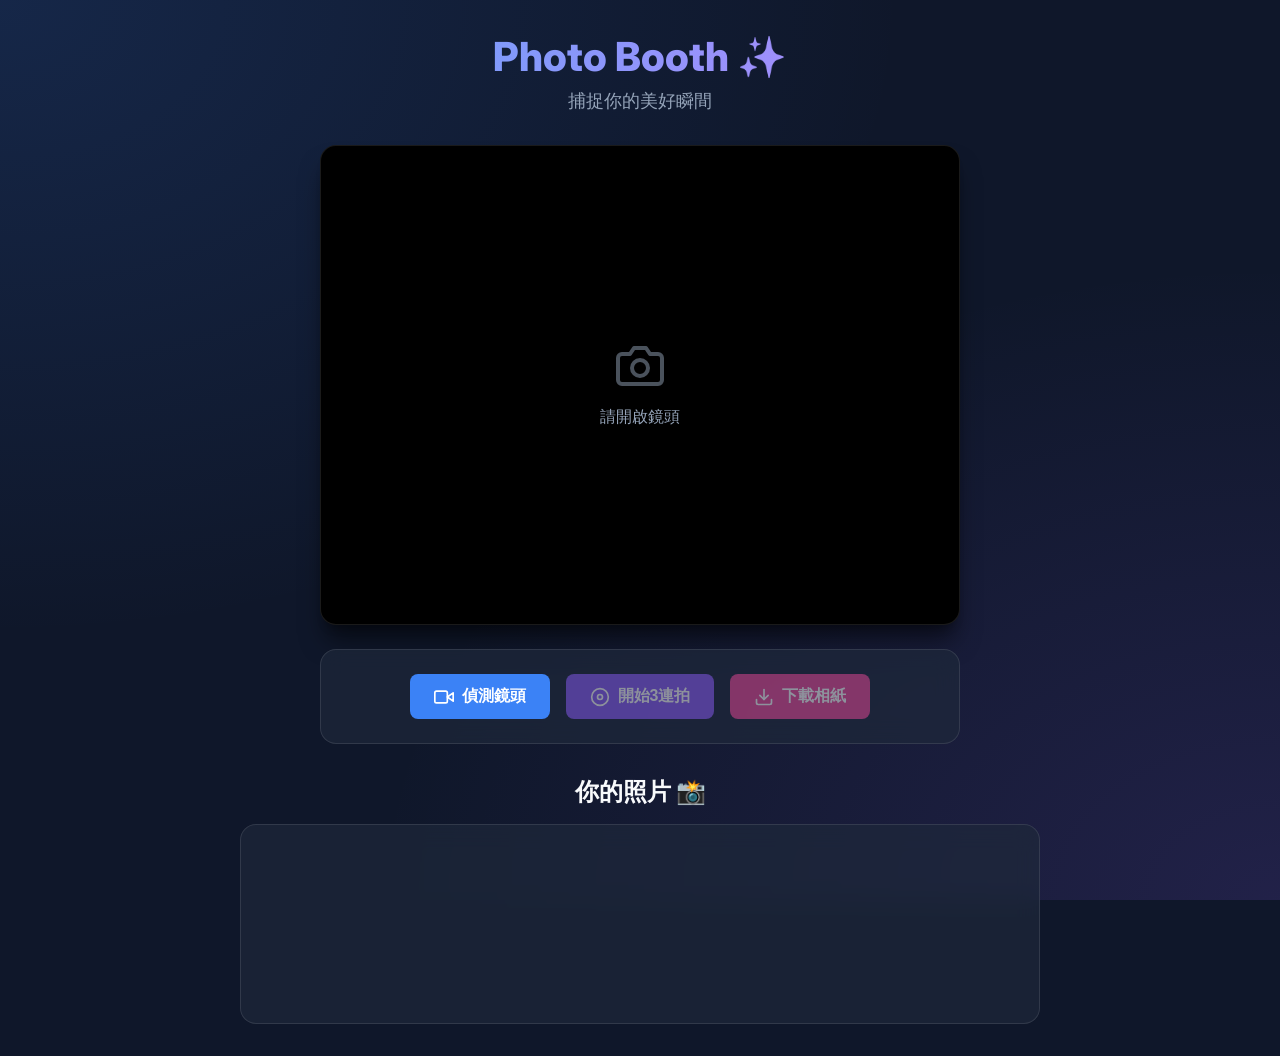
==== index.html @ ca27d2c8 "Initial commit" ====
<!DOCTYPE html>
<html lang="zh-TW">
<head>
    <meta charset="UTF-8">
    <meta name="viewport" content="width=device-width, initial-scale=1.0">
    <title>Photo Booth</title>
    <link href="https://fonts.googleapis.com/css2?family=Inter:wght@400;600;800&display=swap" rel="stylesheet">
    <link rel="stylesheet" href="style.css">
</head>
<body>
    <div class="app-container">
        <header>
            <h1>Photo Booth <span>✨</span></h1>
            <p>捕捉你的美好瞬間</p>
        </header>

        <main>
            <div class="camera-section">
                <div class="video-container" id="videoContainer">
                    <!-- Default placeholder -->
                    <div class="placeholder" id="placeholder">
                        <svg xmlns="http://www.w3.org/2000/svg" width="48" height="48" viewBox="0 0 24 24" fill="none" stroke="currentColor" stroke-width="2" stroke-linecap="round" stroke-linejoin="round"><path d="M23 19a2 2 0 0 1-2 2H3a2 2 0 0 1-2-2V8a2 2 0 0 1 2-2h4l2-3h6l2 3h4a2 2 0 0 1 2 2z"></path><circle cx="12" cy="13" r="4"></circle></svg>
                        <p>請開啟鏡頭</p>
                    </div>
                    <video id="videoElement" autoplay playsinline></video>
                    <div id="countdownOverlay" class="countdown-overlay hidden">3</div>
                    <div id="flashOverlay" class="flash-overlay"></div>
                </div>

                <div class="controls glass-panel">
                    <button id="btnStartCamera" class="btn primary">
                        <svg xmlns="http://www.w3.org/2000/svg" width="20" height="20" viewBox="0 0 24 24" fill="none" stroke="currentColor" stroke-width="2" stroke-linecap="round" stroke-linejoin="round"><polygon points="23 7 16 12 23 17 23 7"></polygon><rect x="1" y="5" width="15" height="14" rx="2" ry="2"></rect></svg>
                        偵測鏡頭
                    </button>
                    <button id="btnTakePhoto" class="btn secondary" disabled>
                        <svg xmlns="http://www.w3.org/2000/svg" width="20" height="20" viewBox="0 0 24 24" fill="none" stroke="currentColor" stroke-width="2" stroke-linecap="round" stroke-linejoin="round"><circle cx="12" cy="12" r="10"></circle><circle cx="12" cy="12" r="3"></circle></svg>
                        開始3連拍
                    </button>
                    <button id="btnDownload" class="btn accent" disabled>
                        <svg xmlns="http://www.w3.org/2000/svg" width="20" height="20" viewBox="0 0 24 24" fill="none" stroke="currentColor" stroke-width="2" stroke-linecap="round" stroke-linejoin="round"><path d="M21 15v4a2 2 0 0 1-2 2H5a2 2 0 0 1-2-2v-4"></path><polyline points="7 10 12 15 17 10"></polyline><line x1="12" y1="15" x2="12" y2="3"></line></svg>
                        下載相紙
                    </button>
                </div>
            </div>

            <div class="gallery-section">
                <h2>你的照片 📸</h2>
                <div id="gallery" class="gallery">
                    <!-- Photos will be injected here -->
                </div>
            </div>
        </main>
    </div>

    <!-- Hidden canvas for capturing video frames and generating final image -->
    <canvas id="captureCanvas" style="display: none;"></canvas>
    <canvas id="stripCanvas" style="display: none;"></canvas>

    <script src="app.js"></script>
</body>
</html>
---- style.css ----
:root {
    --bg-color: #0f172a;
    --panel-bg: rgba(30, 41, 59, 0.7);
    --border-color: rgba(255, 255, 255, 0.1);
    --text-primary: #f8fafc;
    --text-secondary: #94a3b8;
    --accent-blue: #3b82f6;
    --accent-blue-hover: #2563eb;
    --accent-purple: #8b5cf6;
    --accent-purple-hover: #7c3aed;
    --accent-pink: #ec4899;
    --accent-pink-hover: #db2777;
}

* {
    margin: 0;
    padding: 0;
    box-sizing: border-box;
}

body {
    font-family: 'Inter', sans-serif;
    background-color: var(--bg-color);
    color: var(--text-primary);
    min-height: 100vh;
    display: flex;
    justify-content: center;
    background-image: 
        radial-gradient(at 0% 0%, rgba(59, 130, 246, 0.15) 0px, transparent 50%),
        radial-gradient(at 100% 100%, rgba(139, 92, 246, 0.15) 0px, transparent 50%);
    background-attachment: fixed;
}

.app-container {
    width: 100%;
    max-width: 1000px;
    padding: 2rem;
    display: flex;
    flex-direction: column;
    gap: 2rem;
}

header {
    text-align: center;
}

header h1 {
    font-size: 2.5rem;
    font-weight: 800;
    margin-bottom: 0.5rem;
    background: linear-gradient(to right, #60a5fa, #c084fc);
    -webkit-background-clip: text;
    -webkit-text-fill-color: transparent;
}

header p {
    color: var(--text-secondary);
    font-size: 1.1rem;
}

main {
    display: flex;
    flex-direction: column;
    gap: 2rem;
}

.camera-section {
    display: flex;
    flex-direction: column;
    align-items: center;
    gap: 1.5rem;
}

.video-container {
    position: relative;
    width: 100%;
    max-width: 640px;
    aspect-ratio: 4/3;
    background: #000;
    border-radius: 16px;
    overflow: hidden;
    box-shadow: 0 20px 25px -5px rgba(0, 0, 0, 0.5), 0 8px 10px -6px rgba(0, 0, 0, 0.3);
    border: 1px solid var(--border-color);
}

.placeholder {
    position: absolute;
    top: 0;
    left: 0;
    width: 100%;
    height: 100%;
    display: flex;
    flex-direction: column;
    align-items: center;
    justify-content: center;
    color: var(--text-secondary);
    z-index: 10;
}

.placeholder svg {
    margin-bottom: 1rem;
    opacity: 0.5;
}

video {
    width: 100%;
    height: 100%;
    object-fit: cover;
    transform: scaleX(-1); /* Mirror effect */
    display: none;
}

.countdown-overlay {
    position: absolute;
    top: 0;
    left: 0;
    width: 100%;
    height: 100%;
    display: flex;
    align-items: center;
    justify-content: center;
    font-size: 8rem;
    font-weight: 800;
    color: white;
    text-shadow: 0 4px 20px rgba(0,0,0,0.5);
    z-index: 20;
    background: rgba(0, 0, 0, 0.3);
}

.flash-overlay {
    position: absolute;
    top: 0;
    left: 0;
    width: 100%;
    height: 100%;
    background: white;
    z-index: 30;
    opacity: 0;
    pointer-events: none;
    transition: opacity 0.1s ease-out;
}

.flash-overlay.active {
    opacity: 1;
}

.hidden {
    display: none !important;
}

.glass-panel {
    background: var(--panel-bg);
    backdrop-filter: blur(12px);
    -webkit-backdrop-filter: blur(12px);
    border: 1px solid var(--border-color);
    border-radius: 16px;
    padding: 1.5rem;
}

.controls {
    display: flex;
    flex-wrap: wrap;
    justify-content: center;
    gap: 1rem;
    width: 100%;
    max-width: 640px;
}

.btn {
    display: flex;
    align-items: center;
    gap: 0.5rem;
    padding: 0.75rem 1.5rem;
    border: none;
    border-radius: 8px;
    font-size: 1rem;
    font-weight: 600;
    cursor: pointer;
    transition: all 0.2s ease;
    color: white;
}

.btn:disabled {
    opacity: 0.5;
    cursor: not-allowed;
    transform: none !important;
    box-shadow: none !important;
}

.btn.primary {
    background-color: var(--accent-blue);
}
.btn.primary:hover:not(:disabled) {
    background-color: var(--accent-blue-hover);
    transform: translateY(-2px);
    box-shadow: 0 4px 12px rgba(59, 130, 246, 0.4);
}

.btn.secondary {
    background-color: var(--accent-purple);
}
.btn.secondary:hover:not(:disabled) {
    background-color: var(--accent-purple-hover);
    transform: translateY(-2px);
    box-shadow: 0 4px 12px rgba(139, 92, 246, 0.4);
}

.btn.accent {
    background-color: var(--accent-pink);
}
.btn.accent:hover:not(:disabled) {
    background-color: var(--accent-pink-hover);
    transform: translateY(-2px);
    box-shadow: 0 4px 12px rgba(236, 72, 153, 0.4);
}

.gallery-section {
    width: 100%;
    max-width: 800px;
    margin: 0 auto;
}

.gallery-section h2 {
    font-size: 1.5rem;
    margin-bottom: 1rem;
    text-align: center;
}

.gallery {
    display: grid;
    grid-template-columns: repeat(3, 1fr);
    gap: 1rem;
    min-height: 200px;
    background: var(--panel-bg);
    backdrop-filter: blur(12px);
    border: 1px solid var(--border-color);
    border-radius: 16px;
    padding: 1rem;
}

@media (max-width: 600px) {
    .gallery {
        grid-template-columns: 1fr;
    }
}

.gallery-item {
    width: 100%;
    border-radius: 8px;
    overflow: hidden;
    box-shadow: 0 4px 6px -1px rgba(0, 0, 0, 0.1);
    animation: fadeIn 0.5s ease-out forwards;
    opacity: 0;
    transform: translateY(10px);
}

.gallery-item img {
    width: 100%;
    height: 100%;
    object-fit: cover;
    display: block;
    transform: scaleX(-1); /* Keep the mirror effect in the gallery */
}

@keyframes fadeIn {
    to {
        opacity: 1;
        transform: translateY(0);
    }
}
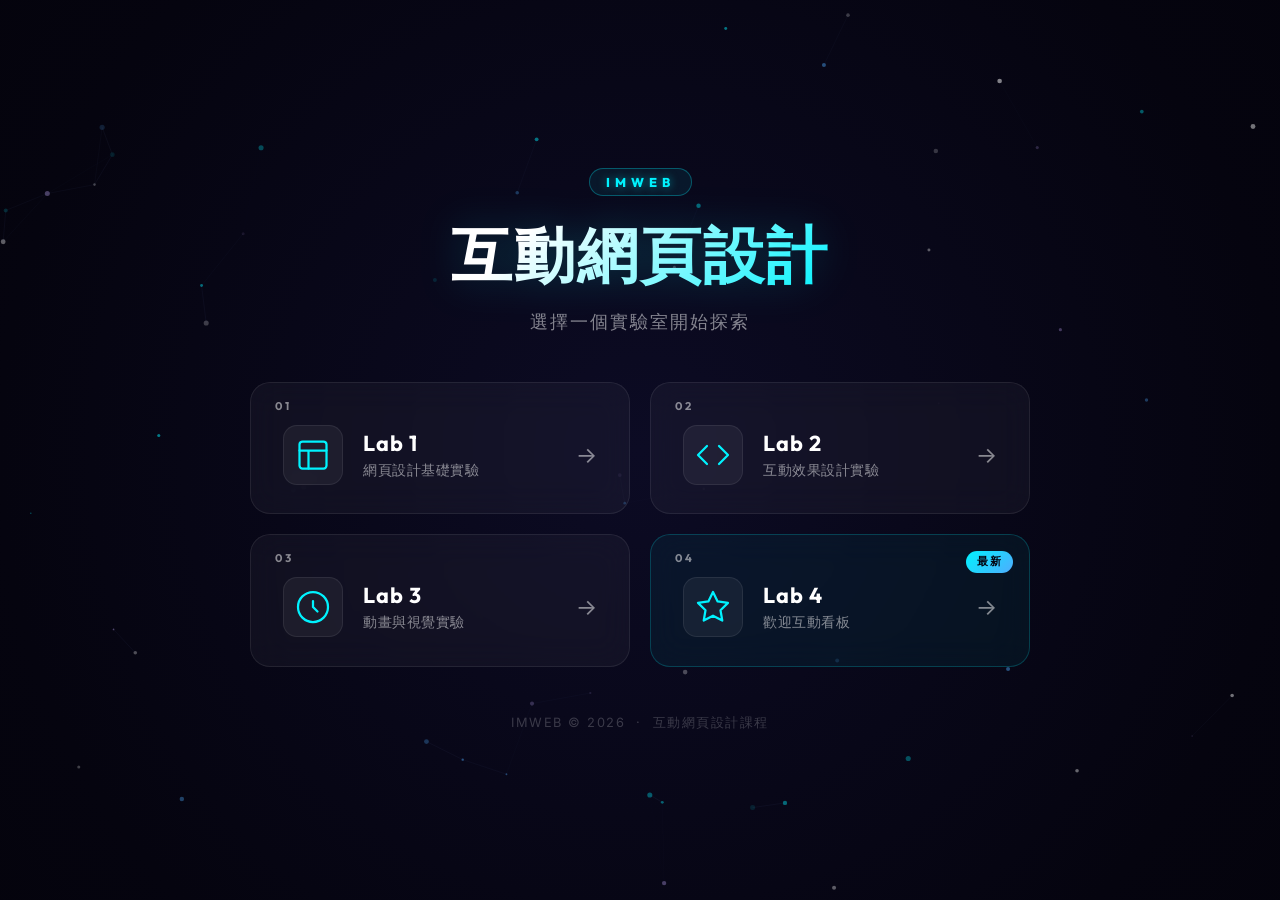
==== commit 263adc0a: "22" ====
--- a/index.html
+++ b/index.html
@@ -3,58 +3,87 @@
 <head>
     <meta charset="UTF-8">
     <meta name="viewport" content="width=device-width, initial-scale=1.0">
-    <title>Photo Booth</title>
-    <link href="https://fonts.googleapis.com/css2?family=Inter:wght@400;600;800&display=swap" rel="stylesheet">
+    <title>IMWEB 互動網頁設計</title>
+    <link href="https://fonts.googleapis.com/css2?family=Outfit:wght@300;400;600;800&family=Inter:wght@300;400;500;600&display=swap" rel="stylesheet">
     <link rel="stylesheet" href="style.css">
 </head>
 <body>
-    <div class="app-container">
-        <header>
-            <h1>Photo Booth <span>✨</span></h1>
-            <p>捕捉你的美好瞬間</p>
+    <canvas id="bgCanvas"></canvas>
+
+    <div class="page-wrapper">
+        <header class="site-header">
+            <div class="header-badge">IMWEB</div>
+            <h1 class="site-title">互動網頁設計</h1>
+            <p class="site-subtitle">選擇一個實驗室開始探索</p>
         </header>
 
-        <main>
-            <div class="camera-section">
-                <div class="video-container" id="videoContainer">
-                    <!-- Default placeholder -->
-                    <div class="placeholder" id="placeholder">
-                        <svg xmlns="http://www.w3.org/2000/svg" width="48" height="48" viewBox="0 0 24 24" fill="none" stroke="currentColor" stroke-width="2" stroke-linecap="round" stroke-linejoin="round"><path d="M23 19a2 2 0 0 1-2 2H3a2 2 0 0 1-2-2V8a2 2 0 0 1 2-2h4l2-3h6l2 3h4a2 2 0 0 1 2 2z"></path><circle cx="12" cy="13" r="4"></circle></svg>
-                        <p>請開啟鏡頭</p>
-                    </div>
-                    <video id="videoElement" autoplay playsinline></video>
-                    <div id="countdownOverlay" class="countdown-overlay hidden">3</div>
-                    <div id="flashOverlay" class="flash-overlay"></div>
+        <main class="lab-grid">
+            <a href="lab1/index.html" class="lab-card" id="lab1-card">
+                <div class="lab-card-glow"></div>
+                <div class="lab-number">01</div>
+                <div class="lab-icon">
+                    <svg xmlns="http://www.w3.org/2000/svg" width="36" height="36" viewBox="0 0 24 24" fill="none" stroke="currentColor" stroke-width="1.5" stroke-linecap="round" stroke-linejoin="round">
+                        <rect x="3" y="3" width="18" height="18" rx="2"/><path d="M3 9h18M9 21V9"/>
+                    </svg>
                 </div>
+                <div class="lab-info">
+                    <h2 class="lab-title">Lab 1</h2>
+                    <p class="lab-desc">網頁設計基礎實驗</p>
+                </div>
+                <div class="lab-arrow">→</div>
+            </a>
 
-                <div class="controls glass-panel">
-                    <button id="btnStartCamera" class="btn primary">
-                        <svg xmlns="http://www.w3.org/2000/svg" width="20" height="20" viewBox="0 0 24 24" fill="none" stroke="currentColor" stroke-width="2" stroke-linecap="round" stroke-linejoin="round"><polygon points="23 7 16 12 23 17 23 7"></polygon><rect x="1" y="5" width="15" height="14" rx="2" ry="2"></rect></svg>
-                        偵測鏡頭
-                    </button>
-                    <button id="btnTakePhoto" class="btn secondary" disabled>
-                        <svg xmlns="http://www.w3.org/2000/svg" width="20" height="20" viewBox="0 0 24 24" fill="none" stroke="currentColor" stroke-width="2" stroke-linecap="round" stroke-linejoin="round"><circle cx="12" cy="12" r="10"></circle><circle cx="12" cy="12" r="3"></circle></svg>
-                        開始3連拍
-                    </button>
-                    <button id="btnDownload" class="btn accent" disabled>
-                        <svg xmlns="http://www.w3.org/2000/svg" width="20" height="20" viewBox="0 0 24 24" fill="none" stroke="currentColor" stroke-width="2" stroke-linecap="round" stroke-linejoin="round"><path d="M21 15v4a2 2 0 0 1-2 2H5a2 2 0 0 1-2-2v-4"></path><polyline points="7 10 12 15 17 10"></polyline><line x1="12" y1="15" x2="12" y2="3"></line></svg>
-                        下載相紙
-                    </button>
+            <a href="lab2/index.html" class="lab-card" id="lab2-card">
+                <div class="lab-card-glow"></div>
+                <div class="lab-number">02</div>
+                <div class="lab-icon">
+                    <svg xmlns="http://www.w3.org/2000/svg" width="36" height="36" viewBox="0 0 24 24" fill="none" stroke="currentColor" stroke-width="1.5" stroke-linecap="round" stroke-linejoin="round">
+                        <polyline points="16 18 22 12 16 6"/><polyline points="8 6 2 12 8 18"/>
+                    </svg>
                 </div>
-            </div>
+                <div class="lab-info">
+                    <h2 class="lab-title">Lab 2</h2>
+                    <p class="lab-desc">互動效果設計實驗</p>
+                </div>
+                <div class="lab-arrow">→</div>
+            </a>
 
-            <div class="gallery-section">
-                <h2>你的照片 📸</h2>
-                <div id="gallery" class="gallery">
-                    <!-- Photos will be injected here -->
+            <a href="lab3/index.html" class="lab-card" id="lab3-card">
+                <div class="lab-card-glow"></div>
+                <div class="lab-number">03</div>
+                <div class="lab-icon">
+                    <svg xmlns="http://www.w3.org/2000/svg" width="36" height="36" viewBox="0 0 24 24" fill="none" stroke="currentColor" stroke-width="1.5" stroke-linecap="round" stroke-linejoin="round">
+                        <circle cx="12" cy="12" r="10"/><path d="M12 8v4l3 3"/>
+                    </svg>
                 </div>
-            </div>
+                <div class="lab-info">
+                    <h2 class="lab-title">Lab 3</h2>
+                    <p class="lab-desc">動畫與視覺實驗</p>
+                </div>
+                <div class="lab-arrow">→</div>
+            </a>
+
+            <a href="lab4/index.html" class="lab-card featured" id="lab4-card">
+                <div class="lab-card-glow"></div>
+                <div class="lab-badge">最新</div>
+                <div class="lab-number">04</div>
+                <div class="lab-icon">
+                    <svg xmlns="http://www.w3.org/2000/svg" width="36" height="36" viewBox="0 0 24 24" fill="none" stroke="currentColor" stroke-width="1.5" stroke-linecap="round" stroke-linejoin="round">
+                        <polygon points="12 2 15.09 8.26 22 9.27 17 14.14 18.18 21.02 12 17.77 5.82 21.02 7 14.14 2 9.27 8.91 8.26 12 2"/>
+                    </svg>
+                </div>
+                <div class="lab-info">
+                    <h2 class="lab-title">Lab 4</h2>
+                    <p class="lab-desc">歡迎互動看板</p>
+                </div>
+                <div class="lab-arrow">→</div>
+            </a>
         </main>
+
+        <footer class="site-footer">
+            <p>IMWEB &copy; 2026 &nbsp;·&nbsp; 互動網頁設計課程</p>
+        </footer>
     </div>
-
-    <!-- Hidden canvas for capturing video frames and generating final image -->
-    <canvas id="captureCanvas" style="display: none;"></canvas>
-    <canvas id="stripCanvas" style="display: none;"></canvas>
 
     <script src="app.js"></script>
 </body>
--- a/style.css
+++ b/style.css
@@ -1,270 +1,290 @@
+/* ==========================================================================
+   IMWEB Homepage - Design System
+   ========================================================================== */
 :root {
-    --bg-color: #0f172a;
-    --panel-bg: rgba(30, 41, 59, 0.7);
-    --border-color: rgba(255, 255, 255, 0.1);
-    --text-primary: #f8fafc;
-    --text-secondary: #94a3b8;
-    --accent-blue: #3b82f6;
-    --accent-blue-hover: #2563eb;
-    --accent-purple: #8b5cf6;
-    --accent-purple-hover: #7c3aed;
-    --accent-pink: #ec4899;
-    --accent-pink-hover: #db2777;
-}
-
-* {
+    --bg-dark: #05050d;
+    --primary: #00f2fe;
+    --secondary: #4facfe;
+    --accent: #a18cd1;
+    --text-main: #ffffff;
+    --text-muted: rgba(255,255,255,0.5);
+    --glass-bg: rgba(255,255,255,0.04);
+    --glass-border: rgba(255,255,255,0.08);
+    --font-display: 'Outfit', 'Inter', system-ui, sans-serif;
+    --font-sans: 'Inter', system-ui, sans-serif;
+    --ease-out-expo: cubic-bezier(0.16, 1, 0.3, 1);
+}
+
+*, *::before, *::after {
+    box-sizing: border-box;
     margin: 0;
     padding: 0;
-    box-sizing: border-box;
-}
-
-body {
-    font-family: 'Inter', sans-serif;
-    background-color: var(--bg-color);
-    color: var(--text-primary);
+}
+
+html, body {
+    width: 100%;
     min-height: 100vh;
-    display: flex;
+    background-color: var(--bg-dark);
+    font-family: var(--font-sans);
+    color: var(--text-main);
+    overflow-x: hidden;
+}
+
+/* Background Canvas */
+#bgCanvas {
+    position: fixed;
+    top: 0; left: 0;
+    width: 100%; height: 100%;
+    z-index: 0;
+    pointer-events: none;
+}
+
+/* ==========================================================================
+   Layout
+   ========================================================================== */
+.page-wrapper {
+    position: relative;
+    z-index: 1;
+    min-height: 100vh;
+    display: flex;
+    flex-direction: column;
+    align-items: center;
     justify-content: center;
-    background-image: 
-        radial-gradient(at 0% 0%, rgba(59, 130, 246, 0.15) 0px, transparent 50%),
-        radial-gradient(at 100% 100%, rgba(139, 92, 246, 0.15) 0px, transparent 50%);
-    background-attachment: fixed;
-}
-
-.app-container {
-    width: 100%;
-    max-width: 1000px;
-    padding: 2rem;
+    padding: 3rem 1.5rem;
+    gap: 3rem;
+}
+
+/* ==========================================================================
+   Header
+   ========================================================================== */
+.site-header {
+    text-align: center;
     display: flex;
     flex-direction: column;
-    gap: 2rem;
-}
-
-header {
-    text-align: center;
-}
-
-header h1 {
-    font-size: 2.5rem;
+    align-items: center;
+    gap: 0.75rem;
+    animation: fadeInDown 0.9s var(--ease-out-expo) both;
+}
+
+.header-badge {
+    display: inline-block;
+    font-family: var(--font-display);
+    font-size: 0.8rem;
     font-weight: 800;
+    letter-spacing: 5px;
+    padding: 0.3rem 1rem;
+    border-radius: 50px;
+    border: 1px solid rgba(0, 242, 254, 0.3);
+    color: var(--primary);
+    background: rgba(0, 242, 254, 0.07);
+    text-shadow: 0 0 8px rgba(0, 242, 254, 0.5);
     margin-bottom: 0.5rem;
-    background: linear-gradient(to right, #60a5fa, #c084fc);
+}
+
+.site-title {
+    font-family: var(--font-display);
+    font-size: clamp(2.4rem, 6vw, 3.8rem);
+    font-weight: 800;
+    letter-spacing: 2px;
+    background: linear-gradient(135deg, #fff 20%, var(--primary) 100%);
     -webkit-background-clip: text;
     -webkit-text-fill-color: transparent;
-}
-
-header p {
-    color: var(--text-secondary);
+    filter: drop-shadow(0 0 20px rgba(0, 242, 254, 0.2));
+}
+
+.site-subtitle {
     font-size: 1.1rem;
-}
-
-main {
-    display: flex;
-    flex-direction: column;
-    gap: 2rem;
-}
-
-.camera-section {
-    display: flex;
-    flex-direction: column;
-    align-items: center;
-    gap: 1.5rem;
-}
-
-.video-container {
+    color: var(--text-muted);
+    letter-spacing: 2px;
+}
+
+/* ==========================================================================
+   Lab Grid
+   ========================================================================== */
+.lab-grid {
+    display: grid;
+    grid-template-columns: repeat(2, 1fr);
+    gap: 1.25rem;
+    width: 100%;
+    max-width: 780px;
+    animation: fadeInUp 1s var(--ease-out-expo) 0.1s both;
+}
+
+/* ==========================================================================
+   Lab Cards
+   ========================================================================== */
+.lab-card {
     position: relative;
-    width: 100%;
-    max-width: 640px;
-    aspect-ratio: 4/3;
-    background: #000;
-    border-radius: 16px;
+    display: flex;
+    align-items: center;
+    gap: 1.25rem;
+    padding: 1.8rem 2rem;
+    border-radius: 20px;
+    background: var(--glass-bg);
+    border: 1px solid var(--glass-border);
+    backdrop-filter: blur(16px);
+    -webkit-backdrop-filter: blur(16px);
+    text-decoration: none;
+    color: var(--text-main);
     overflow: hidden;
-    box-shadow: 0 20px 25px -5px rgba(0, 0, 0, 0.5), 0 8px 10px -6px rgba(0, 0, 0, 0.3);
-    border: 1px solid var(--border-color);
-}
-
-.placeholder {
+    transition: transform 0.35s var(--ease-out-expo),
+                border-color 0.3s ease,
+                box-shadow 0.35s ease;
+    cursor: pointer;
+}
+
+.lab-card:hover {
+    transform: translateY(-5px) scale(1.02);
+    border-color: rgba(0, 242, 254, 0.3);
+    box-shadow: 
+        0 20px 40px rgba(0, 0, 0, 0.4),
+        0 0 0 1px rgba(0, 242, 254, 0.1);
+}
+
+.lab-card:hover .lab-card-glow {
+    opacity: 1;
+}
+
+.lab-card:hover .lab-arrow {
+    transform: translateX(5px);
+    color: var(--primary);
+}
+
+/* Featured Card (Lab4) */
+.lab-card.featured {
+    border-color: rgba(0, 242, 254, 0.2);
+    background: rgba(0, 242, 254, 0.05);
+}
+
+.lab-card.featured:hover {
+    border-color: rgba(0, 242, 254, 0.5);
+    box-shadow: 
+        0 20px 40px rgba(0, 0, 0, 0.4),
+        0 0 30px rgba(0, 242, 254, 0.12);
+}
+
+/* Card Glow Effect */
+.lab-card-glow {
     position: absolute;
-    top: 0;
-    left: 0;
-    width: 100%;
-    height: 100%;
-    display: flex;
-    flex-direction: column;
+    inset: 0;
+    background: radial-gradient(circle at 30% 50%, rgba(0, 242, 254, 0.08) 0%, transparent 70%);
+    opacity: 0;
+    transition: opacity 0.4s ease;
+    pointer-events: none;
+}
+
+/* New Badge */
+.lab-badge {
+    position: absolute;
+    top: 1rem;
+    right: 1rem;
+    font-family: var(--font-display);
+    font-size: 0.7rem;
+    font-weight: 700;
+    letter-spacing: 2px;
+    padding: 0.2rem 0.65rem;
+    border-radius: 50px;
+    background: linear-gradient(135deg, var(--primary), var(--secondary));
+    color: #03030f;
+}
+
+/* Lab Number */
+.lab-number {
+    position: absolute;
+    top: 1rem;
+    left: 1.5rem;
+    font-family: var(--font-display);
+    font-size: 0.7rem;
+    font-weight: 700;
+    letter-spacing: 3px;
+    color: var(--text-muted);
+}
+
+/* Lab Icon */
+.lab-icon {
+    display: flex;
     align-items: center;
     justify-content: center;
-    color: var(--text-secondary);
-    z-index: 10;
-}
-
-.placeholder svg {
-    margin-bottom: 1rem;
-    opacity: 0.5;
-}
-
-video {
-    width: 100%;
-    height: 100%;
-    object-fit: cover;
-    transform: scaleX(-1); /* Mirror effect */
-    display: none;
-}
-
-.countdown-overlay {
-    position: absolute;
-    top: 0;
-    left: 0;
-    width: 100%;
-    height: 100%;
-    display: flex;
-    align-items: center;
-    justify-content: center;
-    font-size: 8rem;
-    font-weight: 800;
-    color: white;
-    text-shadow: 0 4px 20px rgba(0,0,0,0.5);
-    z-index: 20;
-    background: rgba(0, 0, 0, 0.3);
-}
-
-.flash-overlay {
-    position: absolute;
-    top: 0;
-    left: 0;
-    width: 100%;
-    height: 100%;
-    background: white;
-    z-index: 30;
-    opacity: 0;
-    pointer-events: none;
-    transition: opacity 0.1s ease-out;
-}
-
-.flash-overlay.active {
-    opacity: 1;
-}
-
-.hidden {
-    display: none !important;
-}
-
-.glass-panel {
-    background: var(--panel-bg);
-    backdrop-filter: blur(12px);
-    -webkit-backdrop-filter: blur(12px);
-    border: 1px solid var(--border-color);
-    border-radius: 16px;
-    padding: 1.5rem;
-}
-
-.controls {
-    display: flex;
-    flex-wrap: wrap;
-    justify-content: center;
-    gap: 1rem;
-    width: 100%;
-    max-width: 640px;
-}
-
-.btn {
-    display: flex;
-    align-items: center;
-    gap: 0.5rem;
-    padding: 0.75rem 1.5rem;
-    border: none;
-    border-radius: 8px;
-    font-size: 1rem;
-    font-weight: 600;
-    cursor: pointer;
-    transition: all 0.2s ease;
-    color: white;
-}
-
-.btn:disabled {
-    opacity: 0.5;
-    cursor: not-allowed;
-    transform: none !important;
-    box-shadow: none !important;
-}
-
-.btn.primary {
-    background-color: var(--accent-blue);
-}
-.btn.primary:hover:not(:disabled) {
-    background-color: var(--accent-blue-hover);
-    transform: translateY(-2px);
-    box-shadow: 0 4px 12px rgba(59, 130, 246, 0.4);
-}
-
-.btn.secondary {
-    background-color: var(--accent-purple);
-}
-.btn.secondary:hover:not(:disabled) {
-    background-color: var(--accent-purple-hover);
-    transform: translateY(-2px);
-    box-shadow: 0 4px 12px rgba(139, 92, 246, 0.4);
-}
-
-.btn.accent {
-    background-color: var(--accent-pink);
-}
-.btn.accent:hover:not(:disabled) {
-    background-color: var(--accent-pink-hover);
-    transform: translateY(-2px);
-    box-shadow: 0 4px 12px rgba(236, 72, 153, 0.4);
-}
-
-.gallery-section {
-    width: 100%;
-    max-width: 800px;
-    margin: 0 auto;
-}
-
-.gallery-section h2 {
-    font-size: 1.5rem;
-    margin-bottom: 1rem;
-    text-align: center;
-}
-
-.gallery {
-    display: grid;
-    grid-template-columns: repeat(3, 1fr);
-    gap: 1rem;
-    min-height: 200px;
-    background: var(--panel-bg);
-    backdrop-filter: blur(12px);
-    border: 1px solid var(--border-color);
-    border-radius: 16px;
-    padding: 1rem;
-}
-
+    width: 60px;
+    height: 60px;
+    border-radius: 14px;
+    background: rgba(255,255,255,0.05);
+    border: 1px solid rgba(255,255,255,0.08);
+    flex-shrink: 0;
+    color: var(--primary);
+    margin-top: 0.8rem;
+    transition: background 0.3s ease;
+}
+
+.lab-card:hover .lab-icon {
+    background: rgba(0, 242, 254, 0.1);
+    border-color: rgba(0, 242, 254, 0.2);
+}
+
+/* Lab Info */
+.lab-info {
+    flex: 1;
+    margin-top: 0.8rem;
+}
+
+.lab-title {
+    font-family: var(--font-display);
+    font-size: 1.35rem;
+    font-weight: 700;
+    letter-spacing: 1px;
+    margin-bottom: 0.25rem;
+}
+
+.lab-desc {
+    font-size: 0.9rem;
+    color: var(--text-muted);
+    letter-spacing: 0.5px;
+}
+
+/* Arrow */
+.lab-arrow {
+    font-size: 1.4rem;
+    color: var(--text-muted);
+    transition: transform 0.3s var(--ease-out-expo), color 0.3s ease;
+    margin-top: 0.8rem;
+}
+
+/* ==========================================================================
+   Footer
+   ========================================================================== */
+.site-footer {
+    font-size: 0.8rem;
+    color: rgba(255,255,255,0.2);
+    letter-spacing: 1.5px;
+    animation: fadeInUp 1s var(--ease-out-expo) 0.3s both;
+}
+
+/* ==========================================================================
+   Animations
+   ========================================================================== */
+@keyframes fadeInDown {
+    from { opacity: 0; transform: translateY(-25px); }
+    to   { opacity: 1; transform: translateY(0); }
+}
+
+@keyframes fadeInUp {
+    from { opacity: 0; transform: translateY(25px); }
+    to   { opacity: 1; transform: translateY(0); }
+}
+
+/* ==========================================================================
+   Responsive
+   ========================================================================== */
 @media (max-width: 600px) {
-    .gallery {
+    .lab-grid {
         grid-template-columns: 1fr;
     }
-}
-
-.gallery-item {
-    width: 100%;
-    border-radius: 8px;
-    overflow: hidden;
-    box-shadow: 0 4px 6px -1px rgba(0, 0, 0, 0.1);
-    animation: fadeIn 0.5s ease-out forwards;
-    opacity: 0;
-    transform: translateY(10px);
-}
-
-.gallery-item img {
-    width: 100%;
-    height: 100%;
-    object-fit: cover;
-    display: block;
-    transform: scaleX(-1); /* Keep the mirror effect in the gallery */
-}
-
-@keyframes fadeIn {
-    to {
-        opacity: 1;
-        transform: translateY(0);
+    
+    .lab-card {
+        padding: 1.5rem;
     }
-}
+    
+    .site-title {
+        font-size: 2rem;
+    }
+}
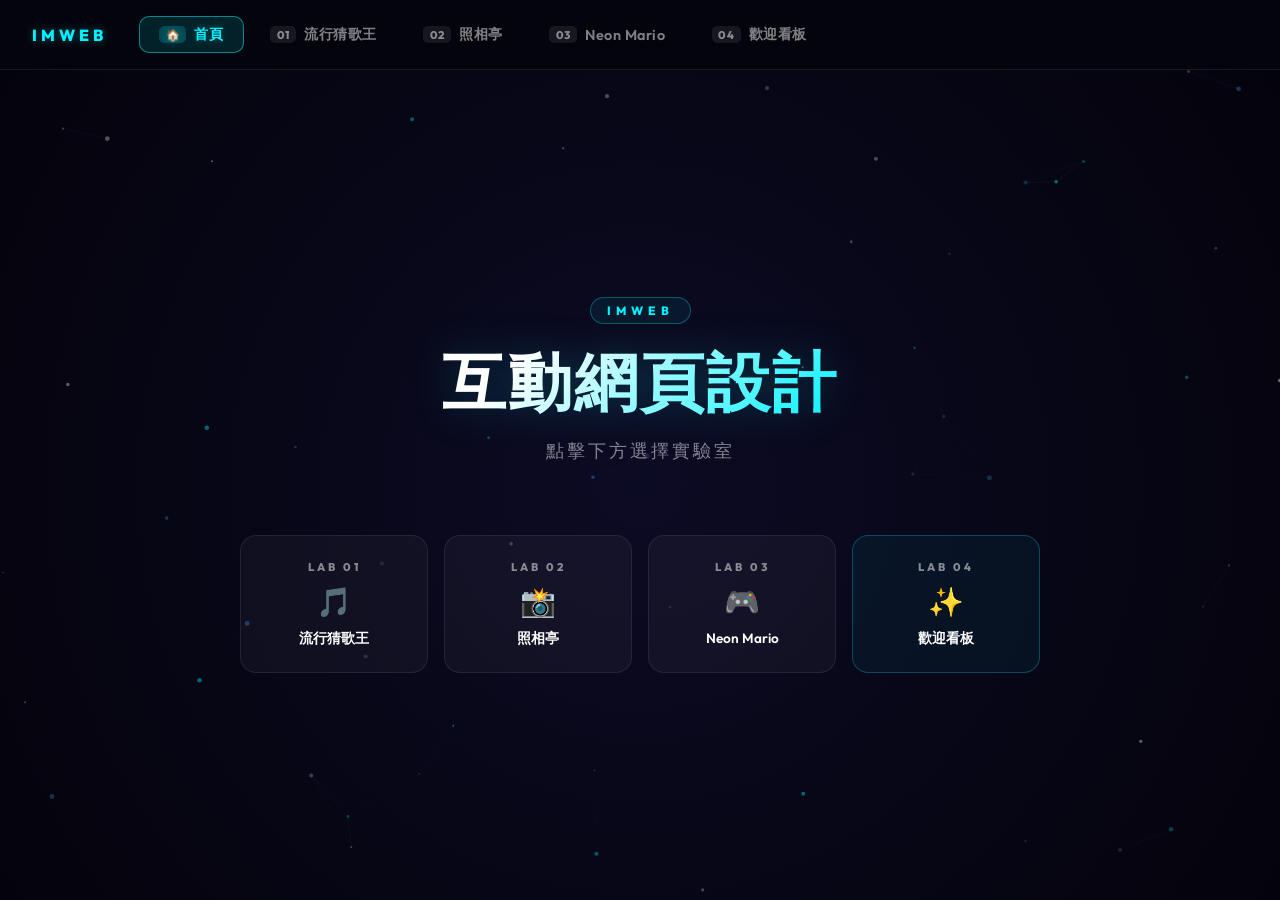
==== commit 446662e1: "333" ====
--- a/index.html
+++ b/index.html
@@ -5,86 +5,465 @@
     <meta name="viewport" content="width=device-width, initial-scale=1.0">
     <title>IMWEB 互動網頁設計</title>
     <link href="https://fonts.googleapis.com/css2?family=Outfit:wght@300;400;600;800&family=Inter:wght@300;400;500;600&display=swap" rel="stylesheet">
-    <link rel="stylesheet" href="style.css">
+    <style>
+        :root {
+            --bg: #05050d;
+            --nav-height: 70px;
+            --primary: #00f2fe;
+            --secondary: #4facfe;
+            --text: #fff;
+            --text-muted: rgba(255,255,255,0.5);
+            --glass: rgba(255,255,255,0.04);
+            --glass-border: rgba(255,255,255,0.08);
+            --active-bg: rgba(0,242,254,0.12);
+            --active-border: rgba(0,242,254,0.5);
+            --font: 'Outfit', 'Inter', sans-serif;
+        }
+
+        *, *::before, *::after { box-sizing: border-box; margin: 0; padding: 0; }
+
+        html, body {
+            width: 100%; height: 100%;
+            overflow: hidden;
+            background: var(--bg);
+            font-family: var(--font);
+            color: var(--text);
+        }
+
+        /* ── Nav Bar ────────────────────────────── */
+        nav {
+            position: fixed;
+            top: 0; left: 0; right: 0;
+            height: var(--nav-height);
+            z-index: 100;
+            display: flex;
+            align-items: center;
+            padding: 0 2rem;
+            gap: 0.5rem;
+            background: rgba(5,5,13,0.75);
+            backdrop-filter: blur(16px);
+            -webkit-backdrop-filter: blur(16px);
+            border-bottom: 1px solid var(--glass-border);
+        }
+
+        .nav-brand {
+            font-size: 1rem;
+            font-weight: 800;
+            letter-spacing: 4px;
+            color: var(--primary);
+            text-shadow: 0 0 10px rgba(0,242,254,0.4);
+            margin-right: 1.5rem;
+            white-space: nowrap;
+        }
+
+        .nav-tabs {
+            display: flex;
+            gap: 0.4rem;
+            flex: 1;
+            overflow-x: auto;
+            scrollbar-width: none;
+        }
+        .nav-tabs::-webkit-scrollbar { display: none; }
+
+        .tab-btn {
+            display: flex;
+            align-items: center;
+            gap: 0.5rem;
+            padding: 0.5rem 1.2rem;
+            border-radius: 10px;
+            border: 1px solid transparent;
+            background: transparent;
+            color: var(--text-muted);
+            font-family: var(--font);
+            font-size: 0.9rem;
+            font-weight: 600;
+            letter-spacing: 0.5px;
+            cursor: pointer;
+            white-space: nowrap;
+            transition: all 0.25s ease;
+        }
+
+        .tab-btn:hover {
+            background: var(--glass);
+            color: var(--text);
+            border-color: var(--glass-border);
+        }
+
+        .tab-btn.active {
+            background: var(--active-bg);
+            color: var(--primary);
+            border-color: var(--active-border);
+            text-shadow: 0 0 8px rgba(0,242,254,0.3);
+        }
+
+        .tab-btn .tab-num {
+            font-size: 0.7rem;
+            font-weight: 800;
+            padding: 0.1rem 0.4rem;
+            border-radius: 5px;
+            background: rgba(255,255,255,0.08);
+        }
+
+        .tab-btn.active .tab-num {
+            background: rgba(0,242,254,0.2);
+            color: var(--primary);
+        }
+
+        /* ── Content Area ───────────────────────── */
+        .content-area {
+            position: fixed;
+            top: var(--nav-height);
+            left: 0; right: 0; bottom: 0;
+        }
+
+        /* Home Panel */
+        .home-panel {
+            width: 100%;
+            height: 100%;
+            display: flex;
+            flex-direction: column;
+            align-items: center;
+            justify-content: center;
+            gap: 2rem;
+            padding: 2rem;
+            position: relative;
+        }
+
+        canvas#homeBg {
+            position: absolute;
+            inset: 0;
+            width: 100%;
+            height: 100%;
+            pointer-events: none;
+        }
+
+        .home-text {
+            position: relative;
+            text-align: center;
+            z-index: 1;
+        }
+
+        .home-badge {
+            display: inline-block;
+            font-size: 0.75rem;
+            font-weight: 800;
+            letter-spacing: 5px;
+            padding: 0.3rem 1rem;
+            border-radius: 50px;
+            border: 1px solid rgba(0,242,254,0.3);
+            color: var(--primary);
+            background: rgba(0,242,254,0.07);
+            margin-bottom: 1rem;
+        }
+
+        .home-title {
+            font-size: clamp(2.5rem, 6vw, 4rem);
+            font-weight: 800;
+            letter-spacing: 2px;
+            background: linear-gradient(135deg, #fff 20%, var(--primary) 100%);
+            -webkit-background-clip: text;
+            -webkit-text-fill-color: transparent;
+            margin-bottom: 0.75rem;
+            filter: drop-shadow(0 0 20px rgba(0,242,254,0.2));
+        }
+
+        .home-sub {
+            font-size: 1.1rem;
+            color: var(--text-muted);
+            letter-spacing: 3px;
+            margin-bottom: 2.5rem;
+        }
+
+        /* Quick-access cards on home */
+        .quick-grid {
+            position: relative;
+            z-index: 1;
+            display: grid;
+            grid-template-columns: repeat(4, 1fr);
+            gap: 1rem;
+            max-width: 800px;
+            width: 100%;
+        }
+
+        .quick-card {
+            display: flex;
+            flex-direction: column;
+            align-items: center;
+            gap: 0.6rem;
+            padding: 1.5rem 1rem;
+            border-radius: 16px;
+            background: var(--glass);
+            border: 1px solid var(--glass-border);
+            cursor: pointer;
+            transition: all 0.3s ease;
+            text-align: center;
+        }
+
+        .quick-card:hover {
+            background: rgba(0,242,254,0.07);
+            border-color: rgba(0,242,254,0.3);
+            transform: translateY(-4px);
+            box-shadow: 0 12px 30px rgba(0,0,0,0.3);
+        }
+
+        .quick-card .qc-num {
+            font-size: 0.7rem;
+            font-weight: 800;
+            letter-spacing: 3px;
+            color: var(--text-muted);
+        }
+
+        .quick-card .qc-icon { font-size: 1.8rem; }
+
+        .quick-card .qc-name {
+            font-size: 0.85rem;
+            font-weight: 600;
+            color: var(--text);
+        }
+
+        .quick-card.featured {
+            border-color: rgba(0,242,254,0.25);
+            background: rgba(0,242,254,0.05);
+        }
+
+        /* iFrame panels */
+        .frame-panel {
+            width: 100%;
+            height: 100%;
+            display: none;
+        }
+
+        .frame-panel.active {
+            display: block;
+        }
+
+        .frame-panel iframe {
+            width: 100%;
+            height: 100%;
+            border: none;
+            display: block;
+        }
+
+        /* ── Mobile responsive ─────────────── */
+        @media (max-width: 640px) {
+            nav { padding: 0 1rem; }
+            .nav-brand { display: none; }
+            .quick-grid { grid-template-columns: repeat(2, 1fr); }
+        }
+    </style>
 </head>
 <body>
-    <canvas id="bgCanvas"></canvas>
-
-    <div class="page-wrapper">
-        <header class="site-header">
-            <div class="header-badge">IMWEB</div>
-            <h1 class="site-title">互動網頁設計</h1>
-            <p class="site-subtitle">選擇一個實驗室開始探索</p>
-        </header>
-
-        <main class="lab-grid">
-            <a href="lab1/index.html" class="lab-card" id="lab1-card">
-                <div class="lab-card-glow"></div>
-                <div class="lab-number">01</div>
-                <div class="lab-icon">
-                    <svg xmlns="http://www.w3.org/2000/svg" width="36" height="36" viewBox="0 0 24 24" fill="none" stroke="currentColor" stroke-width="1.5" stroke-linecap="round" stroke-linejoin="round">
-                        <rect x="3" y="3" width="18" height="18" rx="2"/><path d="M3 9h18M9 21V9"/>
-                    </svg>
+
+    <!-- Navigation Bar -->
+    <nav>
+        <span class="nav-brand">IMWEB</span>
+        <div class="nav-tabs">
+            <button class="tab-btn active" data-tab="home" id="tab-home">
+                <span class="tab-num">🏠</span> 首頁
+            </button>
+            <button class="tab-btn" data-tab="lab1" id="tab-lab1">
+                <span class="tab-num">01</span> 流行猜歌王
+            </button>
+            <button class="tab-btn" data-tab="lab2" id="tab-lab2">
+                <span class="tab-num">02</span> 照相亭
+            </button>
+            <button class="tab-btn" data-tab="lab3" id="tab-lab3">
+                <span class="tab-num">03</span> Neon Mario
+            </button>
+            <button class="tab-btn" data-tab="lab4" id="tab-lab4">
+                <span class="tab-num">04</span> 歡迎看板
+            </button>
+        </div>
+    </nav>
+
+    <!-- Content Area -->
+    <div class="content-area">
+
+        <!-- Home Panel -->
+        <div class="home-panel" id="panel-home">
+            <canvas id="homeBg"></canvas>
+            <div class="home-text">
+                <div class="home-badge">IMWEB</div>
+                <h1 class="home-title">互動網頁設計</h1>
+                <p class="home-sub">點擊下方選擇實驗室</p>
+            </div>
+            <div class="quick-grid">
+                <div class="quick-card" onclick="switchTab('lab1')">
+                    <span class="qc-num">LAB 01</span>
+                    <span class="qc-icon">🎵</span>
+                    <span class="qc-name">流行猜歌王</span>
                 </div>
-                <div class="lab-info">
-                    <h2 class="lab-title">Lab 1</h2>
-                    <p class="lab-desc">網頁設計基礎實驗</p>
+                <div class="quick-card" onclick="switchTab('lab2')">
+                    <span class="qc-num">LAB 02</span>
+                    <span class="qc-icon">📸</span>
+                    <span class="qc-name">照相亭</span>
                 </div>
-                <div class="lab-arrow">→</div>
-            </a>
-
-            <a href="lab2/index.html" class="lab-card" id="lab2-card">
-                <div class="lab-card-glow"></div>
-                <div class="lab-number">02</div>
-                <div class="lab-icon">
-                    <svg xmlns="http://www.w3.org/2000/svg" width="36" height="36" viewBox="0 0 24 24" fill="none" stroke="currentColor" stroke-width="1.5" stroke-linecap="round" stroke-linejoin="round">
-                        <polyline points="16 18 22 12 16 6"/><polyline points="8 6 2 12 8 18"/>
-                    </svg>
+                <div class="quick-card" onclick="switchTab('lab3')">
+                    <span class="qc-num">LAB 03</span>
+                    <span class="qc-icon">🎮</span>
+                    <span class="qc-name">Neon Mario</span>
                 </div>
-                <div class="lab-info">
-                    <h2 class="lab-title">Lab 2</h2>
-                    <p class="lab-desc">互動效果設計實驗</p>
+                <div class="quick-card featured" onclick="switchTab('lab4')">
+                    <span class="qc-num">LAB 04</span>
+                    <span class="qc-icon">✨</span>
+                    <span class="qc-name">歡迎看板</span>
                 </div>
-                <div class="lab-arrow">→</div>
-            </a>
-
-            <a href="lab3/index.html" class="lab-card" id="lab3-card">
-                <div class="lab-card-glow"></div>
-                <div class="lab-number">03</div>
-                <div class="lab-icon">
-                    <svg xmlns="http://www.w3.org/2000/svg" width="36" height="36" viewBox="0 0 24 24" fill="none" stroke="currentColor" stroke-width="1.5" stroke-linecap="round" stroke-linejoin="round">
-                        <circle cx="12" cy="12" r="10"/><path d="M12 8v4l3 3"/>
-                    </svg>
-                </div>
-                <div class="lab-info">
-                    <h2 class="lab-title">Lab 3</h2>
-                    <p class="lab-desc">動畫與視覺實驗</p>
-                </div>
-                <div class="lab-arrow">→</div>
-            </a>
-
-            <a href="lab4/index.html" class="lab-card featured" id="lab4-card">
-                <div class="lab-card-glow"></div>
-                <div class="lab-badge">最新</div>
-                <div class="lab-number">04</div>
-                <div class="lab-icon">
-                    <svg xmlns="http://www.w3.org/2000/svg" width="36" height="36" viewBox="0 0 24 24" fill="none" stroke="currentColor" stroke-width="1.5" stroke-linecap="round" stroke-linejoin="round">
-                        <polygon points="12 2 15.09 8.26 22 9.27 17 14.14 18.18 21.02 12 17.77 5.82 21.02 7 14.14 2 9.27 8.91 8.26 12 2"/>
-                    </svg>
-                </div>
-                <div class="lab-info">
-                    <h2 class="lab-title">Lab 4</h2>
-                    <p class="lab-desc">歡迎互動看板</p>
-                </div>
-                <div class="lab-arrow">→</div>
-            </a>
-        </main>
-
-        <footer class="site-footer">
-            <p>IMWEB &copy; 2026 &nbsp;·&nbsp; 互動網頁設計課程</p>
-        </footer>
+            </div>
+        </div>
+
+        <!-- Lab 1 iframe -->
+        <div class="frame-panel" id="panel-lab1">
+            <iframe id="iframe-lab1" title="Lab 1 - 流行猜歌王"></iframe>
+        </div>
+
+        <!-- Lab 2 iframe -->
+        <div class="frame-panel" id="panel-lab2">
+            <iframe id="iframe-lab2" title="Lab 2 - 照相亭"></iframe>
+        </div>
+
+        <!-- Lab 3 iframe -->
+        <div class="frame-panel" id="panel-lab3">
+            <iframe id="iframe-lab3" title="Lab 3 - Neon Mario"></iframe>
+        </div>
+
+        <!-- Lab 4 iframe -->
+        <div class="frame-panel" id="panel-lab4">
+            <iframe id="iframe-lab4" title="Lab 4 - 歡迎看板"></iframe>
+        </div>
+
     </div>
 
-    <script src="app.js"></script>
+    <script>
+        /* ── Tab switching ──────────────────────── */
+        const iframeLoaded = { lab1: false, lab2: false, lab3: false, lab4: false };
+        const iframeSrc = {
+            lab1: 'lab1/index.html',
+            lab2: 'lab2/index.html',
+            lab3: 'lab3/index.html',
+            lab4: 'lab4/index.html'
+        };
+
+        function switchTab(name) {
+            // Update buttons
+            document.querySelectorAll('.tab-btn').forEach(btn => {
+                btn.classList.toggle('active', btn.dataset.tab === name);
+            });
+
+            // Update panels
+            document.querySelectorAll('.frame-panel').forEach(p => p.classList.remove('active'));
+            const homePanel = document.getElementById('panel-home');
+            homePanel.style.display = 'none';
+
+            if (name === 'home') {
+                homePanel.style.display = 'flex';
+            } else {
+                const panel = document.getElementById('panel-' + name);
+                if (panel) {
+                    panel.classList.add('active');
+                    // Lazy-load iframe only when first visited
+                    if (!iframeLoaded[name]) {
+                        document.getElementById('iframe-' + name).src = iframeSrc[name];
+                        iframeLoaded[name] = true;
+                    }
+                }
+            }
+        }
+
+        // Bind nav buttons
+        document.querySelectorAll('.tab-btn').forEach(btn => {
+            btn.addEventListener('click', () => switchTab(btn.dataset.tab));
+        });
+
+        /* ── Home background particles ─────────── */
+        (function () {
+            const canvas = document.getElementById('homeBg');
+            const ctx = canvas.getContext('2d');
+            const mouse = { x: null, y: null };
+            const pts = [];
+            const N = 55, CONN = 110, MR = 150;
+
+            function resize() {
+                const dpr = devicePixelRatio || 1;
+                const w = canvas.parentElement.offsetWidth;
+                const h = canvas.parentElement.offsetHeight;
+                canvas.width = w * dpr;
+                canvas.height = h * dpr;
+                canvas.style.width = w + 'px';
+                canvas.style.height = h + 'px';
+                ctx.scale(dpr, dpr);
+            }
+
+            class P {
+                constructor() {
+                    this.x = Math.random() * innerWidth;
+                    this.y = Math.random() * innerHeight;
+                    this.vx = (Math.random() - 0.5) * 0.3;
+                    this.vy = (Math.random() - 0.5) * 0.3;
+                    this.r = Math.random() * 1.8 + 0.8;
+                    const c = ['rgba(0,242,254,','rgba(79,172,254,','rgba(161,140,209,','rgba(255,255,255,'];
+                    this.color = c[Math.floor(Math.random()*c.length)];
+                    this.a = Math.random() * 0.35 + 0.1;
+                }
+                update(W, H) {
+                    if (mouse.x !== null) {
+                        const dx = mouse.x - this.x, dy = mouse.y - this.y;
+                        const d = Math.hypot(dx, dy);
+                        if (d < MR) { const f=(MR-d)/MR; this.vx+=(dx/d)*f*0.006; this.vy+=(dy/d)*f*0.006; }
+                    }
+                    this.x += this.vx; this.y += this.vy;
+                    this.vx *= 0.98; this.vy *= 0.98;
+                    const sp = Math.hypot(this.vx,this.vy);
+                    if(sp>1.2){this.vx=this.vx/sp*1.2;this.vy=this.vy/sp*1.2;}
+                    if(this.x<0)this.x=W; if(this.x>W)this.x=0;
+                    if(this.y<0)this.y=H; if(this.y>H)this.y=0;
+                }
+                draw() {
+                    ctx.beginPath();
+                    ctx.arc(this.x, this.y, this.r, 0, Math.PI*2);
+                    ctx.fillStyle = this.color + this.a + ')';
+                    ctx.fill();
+                }
+            }
+
+            window.addEventListener('resize', resize);
+            canvas.parentElement.addEventListener('mousemove', e => { mouse.x=e.clientX; mouse.y=e.clientY - 70; });
+            canvas.parentElement.addEventListener('mouseleave', () => { mouse.x=null; mouse.y=null; });
+
+            resize();
+            for (let i = 0; i < N; i++) pts.push(new P());
+
+            function loop() {
+                const W = canvas.parentElement.offsetWidth;
+                const H = canvas.parentElement.offsetHeight;
+                ctx.clearRect(0, 0, W, H);
+
+                // Gradient BG
+                const g = ctx.createRadialGradient(W/2,H/2,0,W/2,H/2,Math.max(W,H));
+                g.addColorStop(0,'#0c0b24'); g.addColorStop(0.5,'#05040f'); g.addColorStop(1,'#020105');
+                ctx.fillStyle=g; ctx.fillRect(0,0,W,H);
+
+                pts.forEach(p => { p.update(W,H); p.draw(); });
+
+                for(let i=0;i<pts.length;i++){
+                    for(let j=i+1;j<pts.length;j++){
+                        const p1=pts[i],p2=pts[j],d=Math.hypot(p1.x-p2.x,p1.y-p2.y);
+                        if(d<CONN){
+                            ctx.beginPath(); ctx.moveTo(p1.x,p1.y); ctx.lineTo(p2.x,p2.y);
+                            ctx.strokeStyle=`rgba(141,169,236,${(1-d/CONN)*0.1})`; ctx.lineWidth=0.7; ctx.stroke();
+                        }
+                    }
+                    if(mouse.x!==null){
+                        const p=pts[i],d=Math.hypot(p.x-mouse.x,p.y-mouse.y);
+                        if(d<MR){
+                            ctx.beginPath(); ctx.moveTo(p.x,p.y); ctx.lineTo(mouse.x,mouse.y);
+                            ctx.strokeStyle=`rgba(0,242,254,${(1-d/MR)*0.18})`; ctx.lineWidth=0.8; ctx.stroke();
+                        }
+                    }
+                }
+                requestAnimationFrame(loop);
+            }
+            loop();
+        })();
+    </script>
 </body>
 </html>
